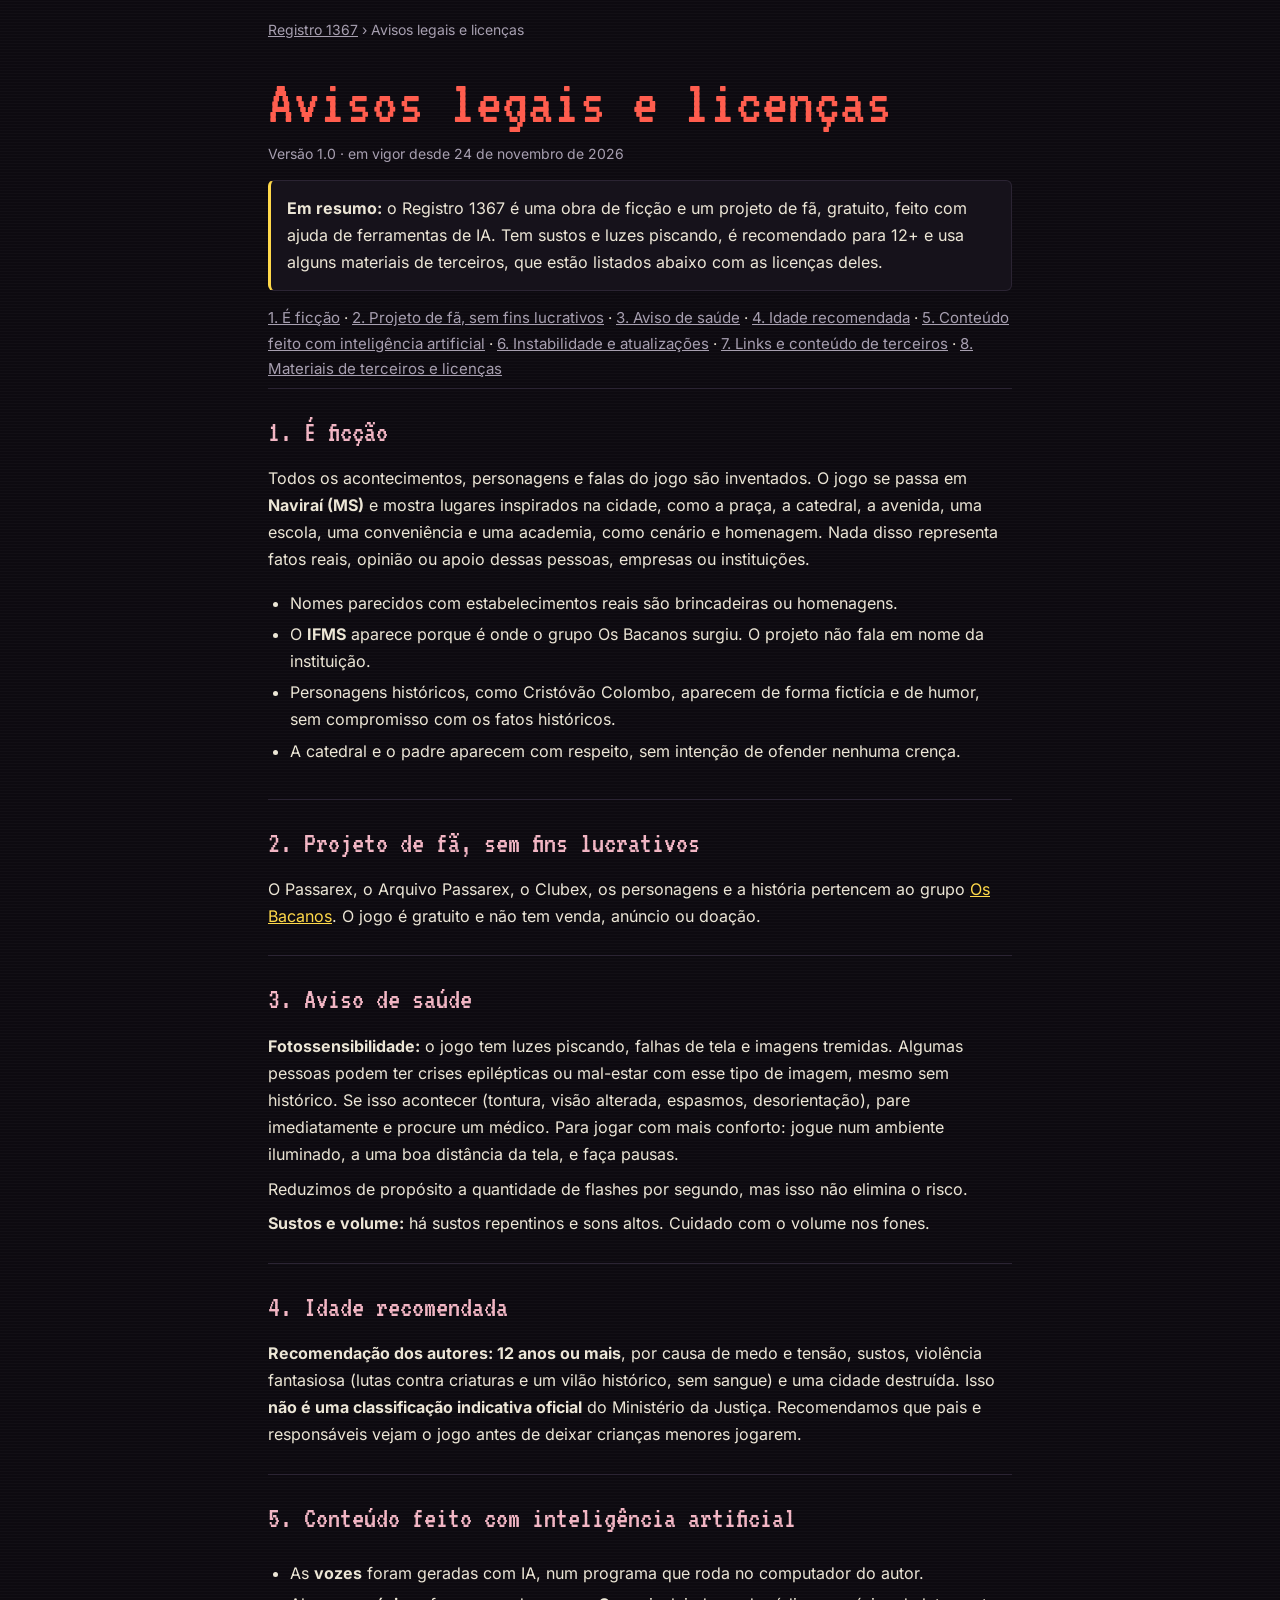
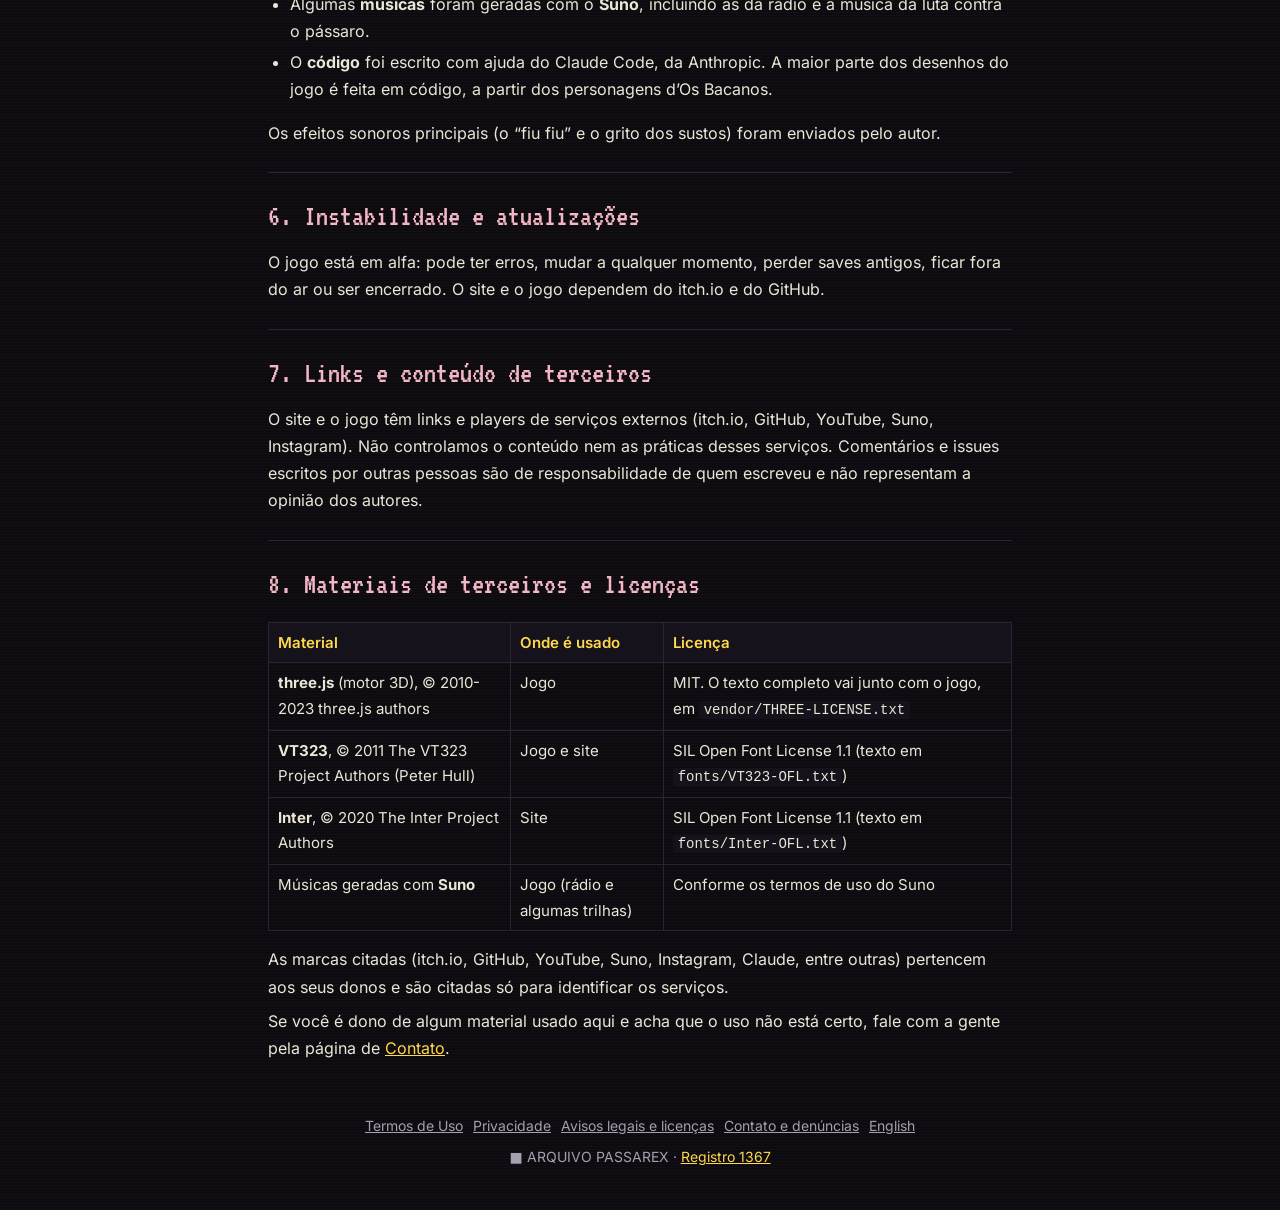
==== avisos/index.html @ 5d9c613a "Termos de Uso, Política de Privacidade (LGPD), avisos legais, contato/denúncias e segurança; fontes " ====
<!doctype html>
<html lang="pt-BR">
<head>
<meta charset="utf-8">
<meta name="viewport" content="width=device-width,initial-scale=1,viewport-fit=cover">
<meta http-equiv="Content-Security-Policy" content="default-src 'self'; img-src 'self' data:; style-src 'self' 'unsafe-inline'; font-src 'self'; script-src 'none'; frame-src 'none'; base-uri 'self'; form-action 'none'">
<meta name="referrer" content="strict-origin-when-cross-origin">
<title>Avisos legais e licenças · Registro 1367</title>
<meta name="description" content="Avisos sobre ficção, saúde, conteúdo feito com IA, links externos, classificação recomendada e as licenças dos materiais de terceiros do Registro 1367.">
<meta name="robots" content="index, follow">
<link rel="canonical" href="https://odavyyy.github.io/registro-1367/avisos/">
<meta name="theme-color" content="#0d0a10">
<script type="application/ld+json">{"@context": "https://schema.org", "@type": "WebPage", "url": "https://odavyyy.github.io/registro-1367/avisos/", "name": "Avisos legais e licenças · Registro 1367", "description": "Avisos sobre ficção, saúde, conteúdo feito com IA, links externos, classificação recomendada e as licenças dos materiais de terceiros do Registro 1367.", "inLanguage": "pt-BR", "dateModified": "2026-11-24T12:00:00-04:00", "isPartOf": {"@type": "WebSite", "name": "Registro 1367", "url": "https://odavyyy.github.io/registro-1367/"}}</script>
<link rel="stylesheet" href="../fonts/fontes.css">
<style>
:root{--bg:#0d0a10;--paper:#16121b;--ink:#ece6d6;--dim:#a79fb0;--red:#ff5d4e;--gold:#ffd94a;--pink:#f2b6c4;--line:#2b2433}
*{box-sizing:border-box}
html,body{margin:0;background:var(--bg);color:var(--ink);font-family:Inter,system-ui,sans-serif;line-height:1.7}
body{background-image:repeating-linear-gradient(0deg,rgba(255,255,255,.018) 0 1px,transparent 1px 3px)}
a{color:var(--gold)}
.wrap{max-width:780px;margin:0 auto;padding:0 18px}
.crumbs{font-size:14px;color:var(--dim);padding:18px 0 0}
.crumbs a{color:var(--dim)}
header{padding:20px 0 6px}
h1{font-family:VT323,monospace;font-weight:400;font-size:clamp(40px,8vw,64px);line-height:1;margin:.15em 0 .1em;color:var(--red)}
.ver{font-size:14px;color:var(--dim);margin:0 0 6px}
.resumo{background:var(--paper);border:1px solid var(--line);border-left:3px solid var(--gold);border-radius:6px;padding:14px 16px;margin:14px 0}
.resumo ul{margin:.3em 0 0;padding-left:20px}
nav.indice{font-size:15px;margin:10px 0 0}
nav.indice a{color:var(--dim)}
section{padding:18px 0;border-top:1px solid var(--line)}
h2{font-family:VT323,monospace;font-weight:400;font-size:30px;margin:0 0 4px;color:var(--pink);scroll-margin-top:12px}
h3{font-size:17px;margin:14px 0 2px}
p{margin:.45em 0}
ul,ol{padding-left:22px} li{margin:4px 0}
table{width:100%;border-collapse:collapse;font-size:15px;margin:8px 0}
th,td{border:1px solid var(--line);padding:7px 9px;text-align:left;vertical-align:top}
th{background:var(--paper);color:var(--gold);font-weight:600}
code{background:var(--paper);padding:1px 5px;border-radius:3px;font-size:14px}
.tabwrap{overflow-x:auto}
footer{padding:26px 0 44px;text-align:center;color:var(--dim);font-size:14px}
.rodape-legal{display:flex;gap:10px;justify-content:center;flex-wrap:wrap;margin-bottom:8px}
.rodape-legal a{color:var(--dim)}
@media (max-width:640px){h2{font-size:27px} th,td{padding:6px} body{font-size:16px}}
</style>
</head>
<body>
<div class="wrap">
  <nav class="crumbs"><a href="../">Registro 1367</a> › Avisos legais e licenças</nav>
  <header>
    <h1>Avisos legais e licenças</h1>
    <p class="ver">Versão 1.0 · em vigor desde 24 de novembro de 2026</p>
    <div class="resumo"><b>Em resumo:</b> o Registro 1367 é uma obra de ficção e um projeto de fã, gratuito, feito com ajuda de ferramentas de IA. Tem sustos e luzes piscando, é recomendado para 12+ e usa alguns materiais de terceiros, que estão listados abaixo com as licenças deles.</div>
    <nav class="indice"><a href="#ficcao">1. É ficção</a> · <a href="#fa">2. Projeto de fã, sem fins lucrativos</a> · <a href="#saude">3. Aviso de saúde</a> · <a href="#idade">4. Idade recomendada</a> · <a href="#ia">5. Conteúdo feito com inteligência artificial</a> · <a href="#alfa">6. Instabilidade e atualizações</a> · <a href="#links">7. Links e conteúdo de terceiros</a> · <a href="#licencas">8. Materiais de terceiros e licenças</a></nav>
  </header>
  <section id="ficcao">
    <h2>1. É ficção</h2>
    <p>Todos os acontecimentos, personagens e falas do jogo são inventados. O jogo se passa em <b>Naviraí (MS)</b> e mostra lugares inspirados na cidade, como a praça, a catedral, a avenida, uma escola, uma conveniência e uma academia, como cenário e homenagem. Nada disso representa fatos reais, opinião ou apoio dessas pessoas, empresas ou instituições.</p>
    <ul>
      <li>Nomes parecidos com estabelecimentos reais são brincadeiras ou homenagens.</li>
      <li>O <b>IFMS</b> aparece porque é onde o grupo Os Bacanos surgiu. O projeto não fala em nome da instituição.</li>
      <li>Personagens históricos, como Cristóvão Colombo, aparecem de forma fictícia e de humor, sem compromisso com os fatos históricos.</li>
      <li>A catedral e o padre aparecem com respeito, sem intenção de ofender nenhuma crença.</li>
    </ul>
  </section>
  <section id="fa">
    <h2>2. Projeto de fã, sem fins lucrativos</h2>
    <p>O Passarex, o Arquivo Passarex, o Clubex, os personagens e a história pertencem ao grupo <a href="https://www.instagram.com/os_bacanos67/">Os Bacanos</a>. O jogo é gratuito e não tem venda, anúncio ou doação.</p>
  </section>
  <section id="saude">
    <h2>3. Aviso de saúde</h2>
    <p><b>Fotossensibilidade:</b> o jogo tem luzes piscando, falhas de tela e imagens tremidas. Algumas pessoas podem ter crises epilépticas ou mal-estar com esse tipo de imagem, mesmo sem histórico. Se isso acontecer (tontura, visão alterada, espasmos, desorientação), pare imediatamente e procure um médico. Para jogar com mais conforto: jogue num ambiente iluminado, a uma boa distância da tela, e faça pausas.</p>
    <p>Reduzimos de propósito a quantidade de flashes por segundo, mas isso não elimina o risco.</p>
    <p><b>Sustos e volume:</b> há sustos repentinos e sons altos. Cuidado com o volume nos fones.</p>
  </section>
  <section id="idade">
    <h2>4. Idade recomendada</h2>
    <p><b>Recomendação dos autores: 12 anos ou mais</b>, por causa de medo e tensão, sustos, violência fantasiosa (lutas contra criaturas e um vilão histórico, sem sangue) e uma cidade destruída. Isso <b>não é uma classificação indicativa oficial</b> do Ministério da Justiça. Recomendamos que pais e responsáveis vejam o jogo antes de deixar crianças menores jogarem.</p>
  </section>
  <section id="ia">
    <h2>5. Conteúdo feito com inteligência artificial</h2>
    <ul>
      <li>As <b>vozes</b> foram geradas com IA, num programa que roda no computador do autor.</li>
      <li>Algumas <b>músicas</b> foram geradas com o <b>Suno</b>, incluindo as da rádio e a música da luta contra o pássaro.</li>
      <li>O <b>código</b> foi escrito com ajuda do Claude Code, da Anthropic. A maior parte dos desenhos do jogo é feita em código, a partir dos personagens d’Os Bacanos.</li>
    </ul>
    <p>Os efeitos sonoros principais (o “fiu fiu” e o grito dos sustos) foram enviados pelo autor.</p>
  </section>
  <section id="alfa">
    <h2>6. Instabilidade e atualizações</h2>
    <p>O jogo está em alfa: pode ter erros, mudar a qualquer momento, perder saves antigos, ficar fora do ar ou ser encerrado. O site e o jogo dependem do itch.io e do GitHub.</p>
  </section>
  <section id="links">
    <h2>7. Links e conteúdo de terceiros</h2>
    <p>O site e o jogo têm links e players de serviços externos (itch.io, GitHub, YouTube, Suno, Instagram). Não controlamos o conteúdo nem as práticas desses serviços. Comentários e issues escritos por outras pessoas são de responsabilidade de quem escreveu e não representam a opinião dos autores.</p>
  </section>
  <section id="licencas">
    <h2>8. Materiais de terceiros e licenças</h2>
    <div class="tabwrap"><table>
      <tr><th>Material</th><th>Onde é usado</th><th>Licença</th></tr>
      <tr><td><b>three.js</b> (motor 3D), © 2010-2023 three.js authors</td><td>Jogo</td><td>MIT. O texto completo vai junto com o jogo, em <code>vendor/THREE-LICENSE.txt</code></td></tr>
      <tr><td><b>VT323</b>, © 2011 The VT323 Project Authors (Peter Hull)</td><td>Jogo e site</td><td>SIL Open Font License 1.1 (texto em <code>fonts/VT323-OFL.txt</code>)</td></tr>
      <tr><td><b>Inter</b>, © 2020 The Inter Project Authors</td><td>Site</td><td>SIL Open Font License 1.1 (texto em <code>fonts/Inter-OFL.txt</code>)</td></tr>
      <tr><td>Músicas geradas com <b>Suno</b></td><td>Jogo (rádio e algumas trilhas)</td><td>Conforme os termos de uso do Suno</td></tr>
    </table></div>
    <p>As marcas citadas (itch.io, GitHub, YouTube, Suno, Instagram, Claude, entre outras) pertencem aos seus donos e são citadas só para identificar os serviços.</p>
    <p>Se você é dono de algum material usado aqui e acha que o uso não está certo, fale com a gente pela página de <a href="../contato/#remocao">Contato</a>.</p>
  </section>
  <footer><nav class="rodape-legal"><a href="../termos/">Termos de Uso</a><a href="../privacidade/">Privacidade</a><a href="../avisos/">Avisos legais e licenças</a><a href="../contato/">Contato e denúncias</a><a href="../en/legal/">English</a></nav>■ ARQUIVO PASSAREX · <a href="../">Registro 1367</a></footer>
</div>
</body>
</html>
---- fonts/fontes.css ----
/* Fontes servidas pelo próprio site (sem Google Fonts): VT323 e Inter, ambas sob SIL Open Font License 1.1 (ver os .txt nesta pasta) */
@font-face{font-family:"VT323";font-style:normal;font-weight:400;font-display:swap;src:url(VT323.woff2) format("woff2")}
@font-face{font-family:"Inter";font-style:normal;font-weight:100 900;font-display:swap;src:url(Inter.woff2) format("woff2")}
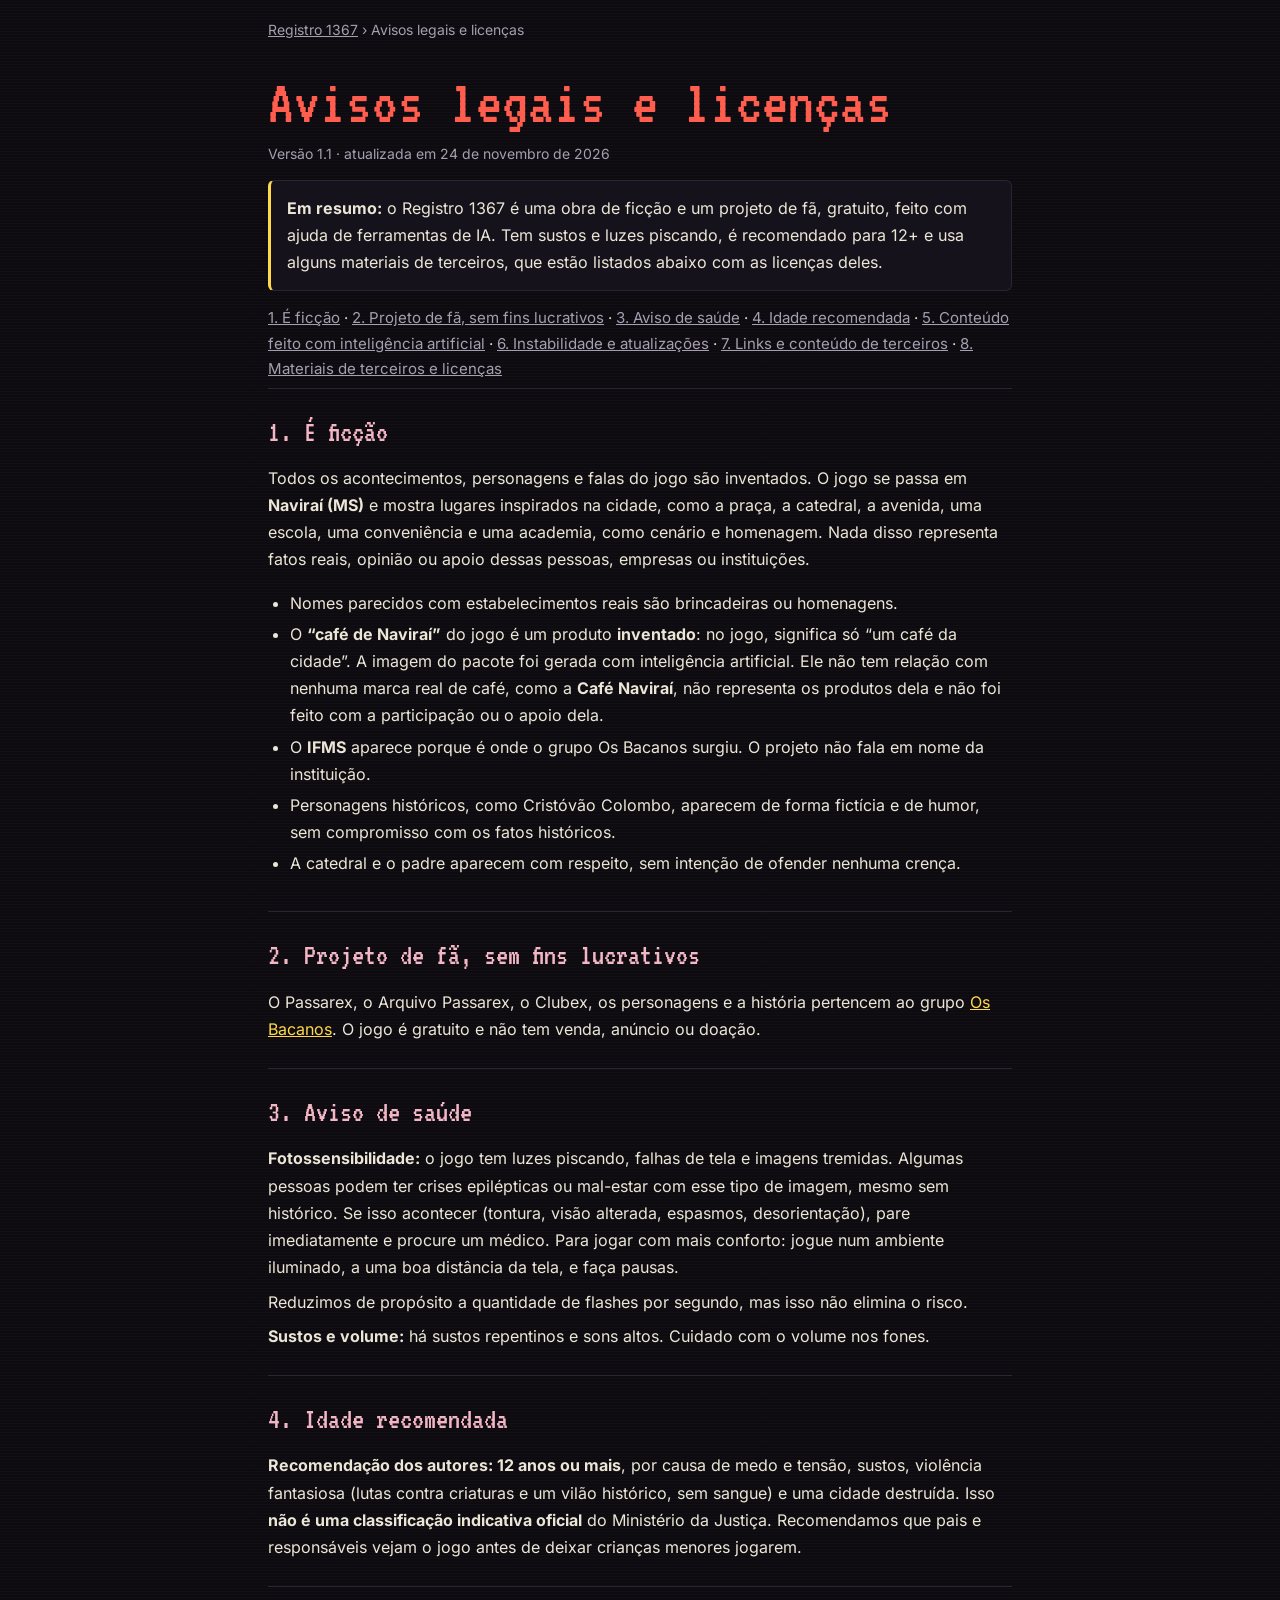
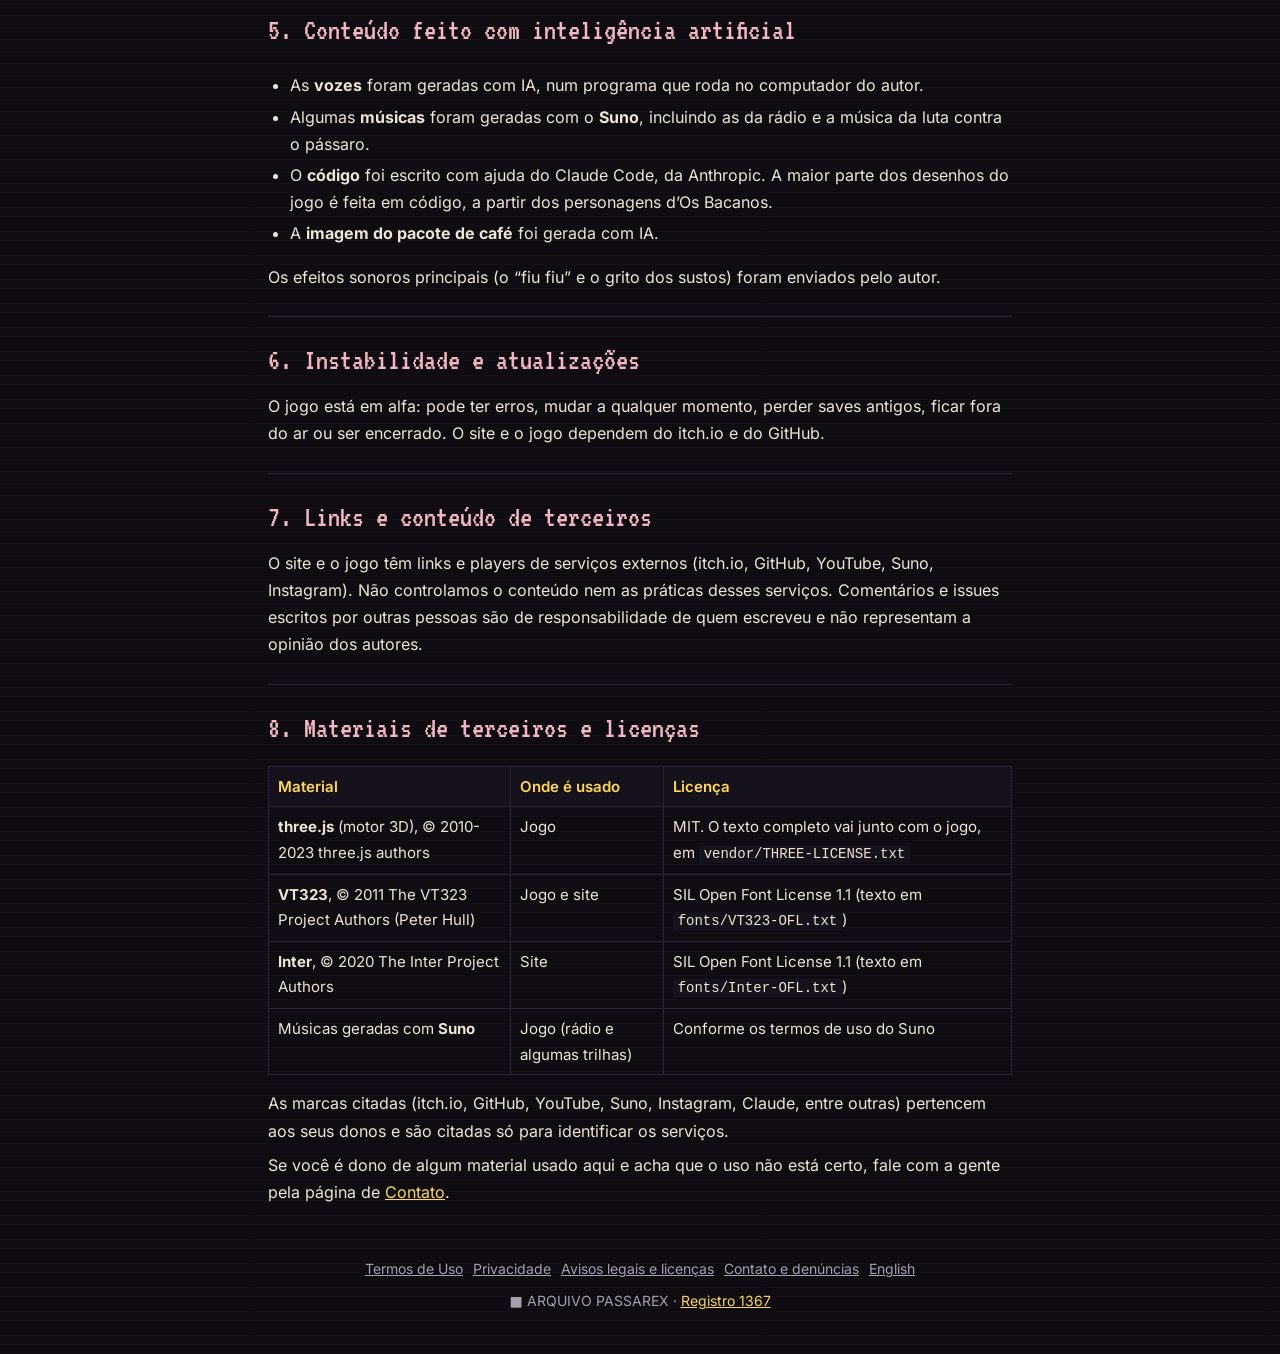
==== commit 068632fd: "Avisos 1.1: café de Naviraí é fictício (imagem gerada com IA), sem relação com a marca Café Naviraí " ====
--- a/avisos/index.html
+++ b/avisos/index.html
@@ -10,7 +10,7 @@
 <meta name="robots" content="index, follow">
 <link rel="canonical" href="https://odavyyy.github.io/registro-1367/avisos/">
 <meta name="theme-color" content="#0d0a10">
-<script type="application/ld+json">{"@context": "https://schema.org", "@type": "WebPage", "url": "https://odavyyy.github.io/registro-1367/avisos/", "name": "Avisos legais e licenças · Registro 1367", "description": "Avisos sobre ficção, saúde, conteúdo feito com IA, links externos, classificação recomendada e as licenças dos materiais de terceiros do Registro 1367.", "inLanguage": "pt-BR", "dateModified": "2026-11-24T12:00:00-04:00", "isPartOf": {"@type": "WebSite", "name": "Registro 1367", "url": "https://odavyyy.github.io/registro-1367/"}}</script>
+<script type="application/ld+json">{"@context": "https://schema.org", "@type": "WebPage", "url": "https://odavyyy.github.io/registro-1367/avisos/", "name": "Avisos legais e licenças · Registro 1367", "description": "Avisos sobre ficção, saúde, conteúdo feito com IA, links externos, classificação recomendada e as licenças dos materiais de terceiros do Registro 1367.", "inLanguage": "pt-BR", "dateModified": "2026-11-24T18:00:00-04:00", "isPartOf": {"@type": "WebSite", "name": "Registro 1367", "url": "https://odavyyy.github.io/registro-1367/"}}</script>
 <link rel="stylesheet" href="../fonts/fontes.css">
 <style>
 :root{--bg:#0d0a10;--paper:#16121b;--ink:#ece6d6;--dim:#a79fb0;--red:#ff5d4e;--gold:#ffd94a;--pink:#f2b6c4;--line:#2b2433}
@@ -49,7 +49,7 @@
   <nav class="crumbs"><a href="../">Registro 1367</a> › Avisos legais e licenças</nav>
   <header>
     <h1>Avisos legais e licenças</h1>
-    <p class="ver">Versão 1.0 · em vigor desde 24 de novembro de 2026</p>
+    <p class="ver">Versão 1.1 · atualizada em 24 de novembro de 2026</p>
     <div class="resumo"><b>Em resumo:</b> o Registro 1367 é uma obra de ficção e um projeto de fã, gratuito, feito com ajuda de ferramentas de IA. Tem sustos e luzes piscando, é recomendado para 12+ e usa alguns materiais de terceiros, que estão listados abaixo com as licenças deles.</div>
     <nav class="indice"><a href="#ficcao">1. É ficção</a> · <a href="#fa">2. Projeto de fã, sem fins lucrativos</a> · <a href="#saude">3. Aviso de saúde</a> · <a href="#idade">4. Idade recomendada</a> · <a href="#ia">5. Conteúdo feito com inteligência artificial</a> · <a href="#alfa">6. Instabilidade e atualizações</a> · <a href="#links">7. Links e conteúdo de terceiros</a> · <a href="#licencas">8. Materiais de terceiros e licenças</a></nav>
   </header>
@@ -58,6 +58,7 @@
     <p>Todos os acontecimentos, personagens e falas do jogo são inventados. O jogo se passa em <b>Naviraí (MS)</b> e mostra lugares inspirados na cidade, como a praça, a catedral, a avenida, uma escola, uma conveniência e uma academia, como cenário e homenagem. Nada disso representa fatos reais, opinião ou apoio dessas pessoas, empresas ou instituições.</p>
     <ul>
       <li>Nomes parecidos com estabelecimentos reais são brincadeiras ou homenagens.</li>
+      <li>O <b>“café de Naviraí”</b> do jogo é um produto <b>inventado</b>: no jogo, significa só “um café da cidade”. A imagem do pacote foi gerada com inteligência artificial. Ele não tem relação com nenhuma marca real de café, como a <b>Café Naviraí</b>, não representa os produtos dela e não foi feito com a participação ou o apoio dela.</li>
       <li>O <b>IFMS</b> aparece porque é onde o grupo Os Bacanos surgiu. O projeto não fala em nome da instituição.</li>
       <li>Personagens históricos, como Cristóvão Colombo, aparecem de forma fictícia e de humor, sem compromisso com os fatos históricos.</li>
       <li>A catedral e o padre aparecem com respeito, sem intenção de ofender nenhuma crença.</li>
@@ -83,6 +84,7 @@
       <li>As <b>vozes</b> foram geradas com IA, num programa que roda no computador do autor.</li>
       <li>Algumas <b>músicas</b> foram geradas com o <b>Suno</b>, incluindo as da rádio e a música da luta contra o pássaro.</li>
       <li>O <b>código</b> foi escrito com ajuda do Claude Code, da Anthropic. A maior parte dos desenhos do jogo é feita em código, a partir dos personagens d’Os Bacanos.</li>
+      <li>A <b>imagem do pacote de café</b> foi gerada com IA.</li>
     </ul>
     <p>Os efeitos sonoros principais (o “fiu fiu” e o grito dos sustos) foram enviados pelo autor.</p>
   </section>
